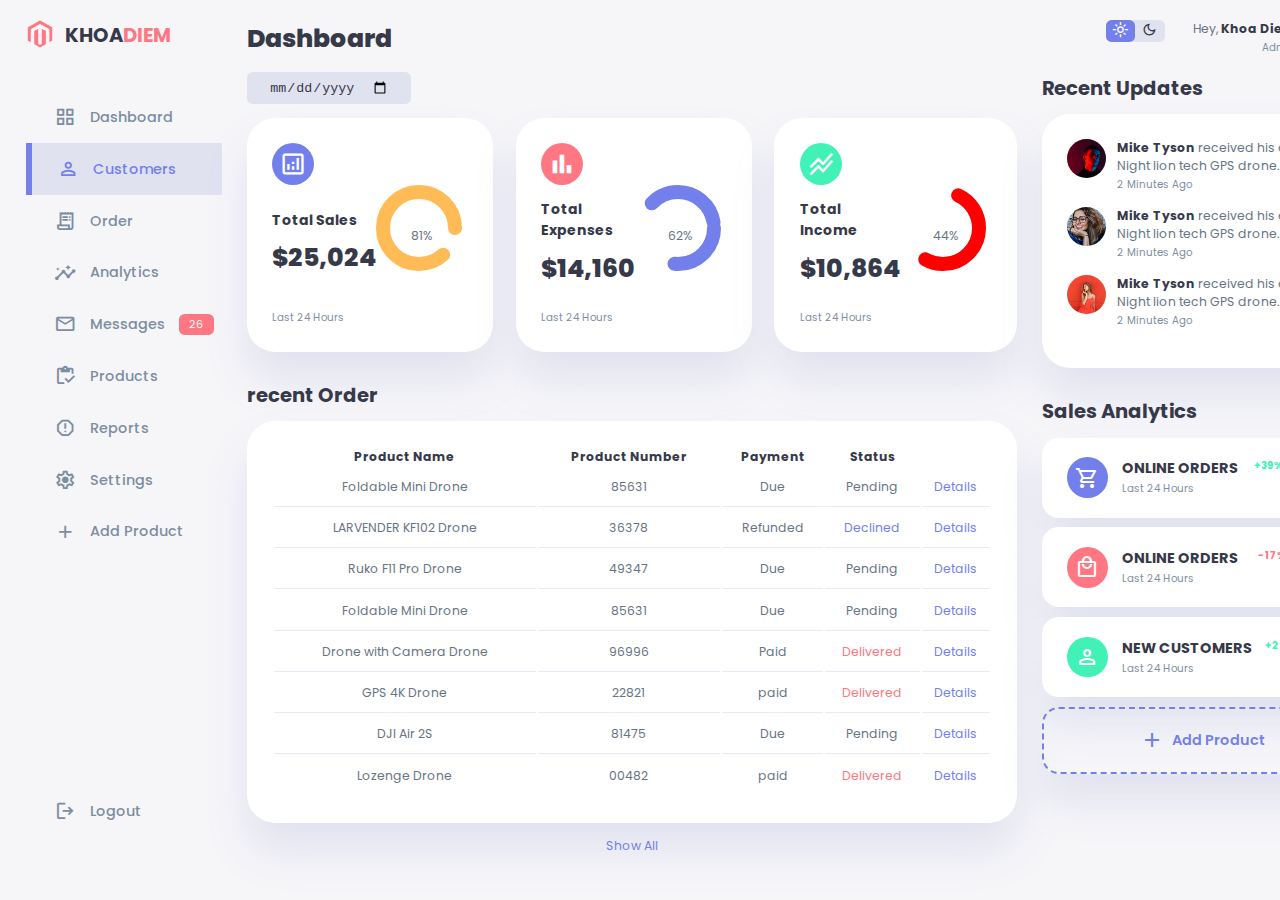
==== index.html @ 352e84fb "Admin Dashboard" ====
<!DOCTYPE html>
<html lang="en">

<head>
    <meta charset="UTF-8">
    <meta http-equiv="X-UA-Compatible" content="IE=edge">
    <meta name="viewport" content="width=device-width, initial-scale=1.0">
    <title>Admin Dashboard</title>
    <link rel="stylesheet"
        href="https://fonts.googleapis.com/css2?family=Material+Symbols+Outlined:opsz,wght,FILL,GRAD@48,400,0,0" />
    <link href="https://fonts.googleapis.com/icon?family=Material+Icons" rel="stylesheet">
    <link rel="stylesheet" href="./style/style.css">
</head>

<body>
    <div class="container">
        <aside>

            <div class="top">
                <div class="logo">
                    <img src="./images/logo.png">
                    <h2>KHOA<span class="danger">DIEM</span></h2>
                </div>
                <div class="close" id="close-btn">
                    <span class="material-symbols-outlined">close</span>
                </div>
            </div>


            <div class="sidebar">
                <a href="#">
                    <span class="material-symbols-outlined">grid_view</span>
                    <h3>Dashboard</h3>
                </a>

                <a href="#" class="active">
                    <span class="material-symbols-outlined">person_outline</span>
                    <h3>Customers</h3>
                </a>

                <a href="#">
                    <span class="material-symbols-outlined">receipt_long</span>
                    <h3>Order</h3>
                </a>

                <a href="#">
                    <span class="material-symbols-outlined">insights</span>
                    <h3>Analytics</h3>
                </a>

                <a href="#">
                    <span class="material-symbols-outlined">mail_outline</span>
                    <h3>Messages</h3>
                    <span class="message-count">26</span>
                </a>

                <a href="#">
                    <span class="material-symbols-outlined">inventory</span>
                    <h3>Products</h3>
                </a>

                <a href="#">
                    <span class="material-symbols-outlined">report_gmailerrorred</span>
                    <h3>Reports</h3>
                </a>

                <a href="#">
                    <span class="material-symbols-outlined">settings</span>
                    <h3>Settings</h3>
                </a>

                <a href="#">
                    <span class="material-symbols-outlined">add</span>
                    <h3>Add Product</h3>
                </a>

                <a href="./login.html">
                    <span class="material-symbols-outlined">logout</span>
                    <h3>Logout</h3>
                </a>
            </div>

        </aside>

        <!-- ------------ END OF ASIDE -------------- -->

        <main>
            <h1>Dashboard</h1>

            <div class="date">
                <input type="date">
            </div>

            <div class="insights">

                <div class="sales">
                    <span class="material-symbols-outlined">analytics</span>
                    <div class="middle">
                        <div class="left">
                            <h3>Total Sales</h3>
                            <h1>$25,024</h1>
                        </div>
                        <div class="progress">
                            <svg >
                                <circle cx="38" cy="38" r="36"/>
                            </svg>
                            <div class="number">
                                <p>81%</p>
                            </div>
                        </div>
                    </div>
                    <small class="text-muted">Last 24 Hours</small>
                </div>

                <!-- ------------ END OF SALES ----------- -->

                <div class="expenses">
                    <span class="material-symbols-outlined">bar_chart</span>
                    <div class="middle">
                        <div class="left">
                            <h3>Total Expenses</h3>
                            <h1>$14,160</h1>
                        </div>
                        <div class="progress">
                            <svg >
                                <circle cx="38" cy="38" r="36"/>
                            </svg>
                            <div class="number">
                                <p>62%</p>
                            </div>
                        </div>
                    </div>
                    <small class="text-muted">Last 24 Hours</small>
                </div>

                <!-- ------------ END OF EXPENSES ----------- -->

                <div class="income">
                    <span class="material-symbols-outlined">stacked_line_chart</span>
                    <div class="middle">
                        <div class="left">
                            <h3>Total Income</h3>
                            <h1>$10,864</h1>
                        </div>
                        <div class="progress">
                            <svg >
                                <circle cx="38" cy="38" r="36"/>
                            </svg>
                            <div class="number">
                                <p>44%</p>
                            </div>
                        </div>
                    </div>
                    <small class="text-muted">Last 24 Hours</small>
                </div>
                <!-- ------------ END OF INCOME ----------- -->

            </div>

            <div class="recent-orders">
                <h2>recent Order</h2>
                <table>
                    <thead>
                        <tr>
                            <th>Product Name</th>
                            <th>Product Number</th>
                            <th>Payment</th>
                            <th>Status</th>
                            <th></th>
                        </tr>
                    </thead>
                    <tbody>
                        <!-- <tr>
                            <td>Foldable Mini Drone</td>
                            <td>85631</td>
                            <td>Due</td>
                            <td class="warning">Pending</td>
                            <td class="primary">Details</td>
                        </tr> -->
                    </tbody>
                </table>
                <a href="#">Show All</a>
            </div>
        </main>
        <!-- ----------------- END OF MAIN ----------------- -->

        <div class="right">
            <div class="top">
                <button id="menu-btn">
                    <span class="material-symbols-outlined">menu</span>
                </button>
                <div class="theme-toggler">
                    <span class="material-symbols-outlined active">light_mode</span>
                    <span class="material-symbols-outlined">dark_mode</span>
                </div>
                <div class="profile">
                    <div class="info">
                        <p>Hey, <b>Khoa Diem</b></p>
                        <small class="text-muted">Admin</small>
                    </div>
                    <div class="profile-photo">
                        <img src="./images/profile-1.jpg">
                    </div>
                </div>
            </div>
            <!-- --- END OF TOP --- -->
            <div class="recent-updates">
                <h2>Recent Updates</h2>
                <div class="updates">
                    <div class="update">
                        <div class="profile-photo">
                            <img src="./images/profile-2.jpg">
                        </div>
                        <div class="message">
                            <p><b>Mike Tyson</b> received his order of Night lion tech GPS drone.</p>
                            <small class="text-muted">2 Minutes Ago</small>
                        </div>
                    </div>

                    <div class="update">
                        <div class="profile-photo">
                            <img src="./images/profile-3.jpg">
                        </div>
                        <div class="message">
                            <p><b>Mike Tyson</b> received his order of Night lion tech GPS drone.</p>
                            <small class="text-muted">2 Minutes Ago</small>
                        </div>
                    </div>

                    <div class="update">
                        <div class="profile-photo">
                            <img src="./images/profile-4.jpg">
                        </div>
                        <div class="message">
                            <p><b>Mike Tyson</b> received his order of Night lion tech GPS drone.</p>
                            <small class="text-muted">2 Minutes Ago</small>
                        </div>
                    </div>
                </div>
            </div>
            <!-- ------------END OF RECENT UPDATES ----------- -->
            <div class="sales-analytics">
                <h2>Sales Analytics</h2>
                <div class="item online">
                    <div class="icon">
                        <span class="material-symbols-outlined">shopping_cart</span>
                    </div>
                    <div class="right">
                        <div class="info">
                            <h3>ONLINE ORDERS</h3>
                            <small class="text-muted">Last 24 Hours</small>
                        </div>
                        <h5 class="success">+39%</h5>
                        <h3>3849</h3>

                    </div>
                </div>

                <div class="item offline">
                    <div class="icon">
                        <span class="material-symbols-outlined">local_mall</span>
                    </div>
                    <div class="right">
                        <div class="info">
                            <h3>ONLINE ORDERS</h3>
                            <small class="text-muted">Last 24 Hours</small>
                        </div>
                        <h5 class="danger">-17%</h5>
                        <h3>1100</h3>
                        
                    </div>
                </div>

                <div class="item customers">
                    <div class="icon">
                        <span class="material-symbols-outlined">person</span>
                    </div>
                    <div class="right">
                        <div class="info">
                            <h3>NEW CUSTOMERS</h3>
                            <small class="text-muted">Last 24 Hours</small>
                        </div>
                        <h5 class="success">+25%</h5>
                        <h3>849</h3>
                        
                    </div>
                </div>
                <div class="item add-product">
                    <div>
                        <span class="material-symbols-outlined">add</span>
                        <h3>Add Product</h3>
                    </div>
                </div>
            </div>
        </div>
    </div>
    <script src="./js/orders.js"></script>
    <script src="./js/index.js"></script>
</body>

</html>
---- style/style.css ----
@import url('https://fonts.googleapis.com/css2?family=Poppins:wght@300;400;500;600;700;800&display=swap');
/* ------------ROOT VARAIBLES ------------ */
:root{
    --color-primary: #7380ec;
    --color-red:red;
    --color-danger: #ff7782;
    --color-success: #41f1b6;
    --color-warning: #ffbb55;
    --color-white: #fff;
    --color-info-dark: #7d8da1;
    --color--info-light: #dce1eb;
    --color-dark: #363949;
    --color-light: rgba(132, 139, 200, 0.18);
    --color-primary-variant: #111e88;
    --color-dark-variant: #677483;
    --color-background: #f6f6f9;
    
    --card-border-radius: 2rem;
    --boder-radius-1: 0.4rem;
    --boder-radius-2: 0.8rem;
    --boder-redius-3: 1.2rem;

    --card-padding: 1.8rem;
    --padding-1: 1.2rem;

    --box-shadow: 0 2rem 3rem var(--color-light);
}

/* ----------- DARK THEME VARAIBLES---------- */
.dark-theme-variables{
    --color-background: #181a1e;
    --color-white:#202528;
    --color-dark: #edeffd;
    --color-dark-variant: #a3bdcc;
    --color-light: rgba(0, 0, 0, 0.4);
    --box-shadow: 0 2rem 3rem var(--color-light);
}


*{
    margin: 0;
    padding: 0;
    outline: 0;
    appearance: none;
    border: 0;
    text-decoration: none;
    list-style: none;
    box-sizing: border-box;
}

html{
    font-size: 14px;
}

body{
    width: 100vw;
    height: 100vh;
    font-family: poppins, san-serif;
    font-size: 0.88rem;
    background: var(--color-background);
    user-select: none;
    overflow-x: hidden;
    color: var(--color-dark);
}

.container{
    display: grid;
    width: 96%;
    margin:0 auto;
    gap: 1.8rem;
    grid-template-columns: 14rem auto 23rem;
}

a{
    color:var(--color-dark) ;
}

img{
    display:block;
    width: 100%;
}

h1{
    font-weight: 800;
    font-size: 1.8rem;
}

h2{
    font-size: 1.4rem;   
}

h3{
    font-style: 0.87rem;
}

h4{
    font-style: 0.8rem;
}

h5{
    font-style: 0.77rem;
}

small{
    font-style: 0.76rem;
}

.profile-photo{
    width: 2.8rem;
    height: 2.8rem;
    border-radius:50%;
    overflow: hidden;
}

.text-muted{
    color:var(--color-info-dark);
}

p{
    color:var(--color-dark-variant);
}

b{
    color:var(--color-dark);
}

.primary{
    color:var(--color-primary);
}
.danger{
    color:var(--color-danger);
}

.success{
    color:var(--color-success);
}

.warning{
    color:var(--color-warning);
}

aside{
    height: 100vh;
}

aside .top{
    display: flex;
    align-items: center;
    justify-content: space-between;
    margin-top: 1.4rem;
}

aside .logo{
    display: flex;
    gap: 0.8rem;
}

aside .logo img{
    width: 2rem;
    height: 2rem;
}

aside .close{
    display: none;
}

/* ============SIDEBAR=========== */

aside .sidebar{
    display: flex;
    flex-direction: column;
    height: 86vh;
    position: relative;
    top: 3rem;
}

aside h3{
    font-weight: 500;
}

aside .sidebar a{
    display: flex;
    color: var(--color-info-dark);
    margin-left: 2rem;
    gap: 1rem;
    align-items: center;
    position: relative;
    height: 3.7rem;
    transition: all 300ms ease;
}

aside .sidebar a span {
    font-size: 1.6rem;
    transition: all 300ms ease;
}

aside .sidebar a:last-child {
    position: absolute;
    bottom: 2rem;
    width: 100%;
}

aside .sidebar a.active {
    background: var(--color-light);
    color: var(--color-primary);
    margin-left:0;
}

aside .sidebar a.active::before {
    content:"";
    width: 6px;
    height: 100%;
    background: var(--color-primary);
}

aside .sidebar a.active span {
   color: var(--color-primary);
   margin-left: calc(1rem - 3px); 
}

aside .sidebar a:hover {
    color: var(--color-primary);
}

aside .sidebar a:hover span {
    margin-left: 1rem;
}

aside .sidebar .message-count {
    background:var(--color-danger);
    color:var(--color-white);
    padding: 2px 10px;
    font-size: 11px;
    border-radius: var(--boder-radius-1);
}

/* ============ MAIN ============ */

main{
    margin-top: 1.4rem; 
}

main .date{
    display: inline-block;
    background: var(--color-light);
    border-radius: var(--boder-radius-1);
    margin-top: 1rem;
    padding: 0.5rem 1.6rem;
}

main .date input[type='date'] {
    background: transparent;
    color: var(--color-dark);
}

main .insights {
    display: grid;
    grid-template-columns: repeat(3, 1fr);
    gap: 1.6rem; 
}

main .insights > div{
    background: var(--color-white);
    padding:var(--card-padding);
    border-radius: var(--card-border-radius);
    margin-top: 1rem;
    box-shadow: var(--box-shadow);
    transition: all 300ms ease;
}

main .insights > div:hover{
    box-shadow: none;
}

main .insights > div span{
    background: var(--color-primary);
    padding: 0.5rem;
    border-radius: 50%;
    color: var(--color-white);
    font-size: 2rem;
}

main .insights > div.expenses span{
    background: var(--color-danger);
}

main .insights > div.income span{
    background: var(--color-success);
}

main .insights > div .middle{
   display: flex;
   align-items: center;
   justify-content: space-between; 
}

main .insights h3{
    margin: 1rem 0 0.6rem;
    font-size:1rem;
}

main .insights .progress{
    position: relative;
    width: 92px;
    grid-template: 92px;
    border-radius: 50%;
}

main .insights svg{
    width: 7rem;
    height: 7rem;
}

main .insights svg circle {
    fill: none;
    stroke: var(--color-primary);
    stroke-width: 14;
    stroke-linecap: round;
    transform: translate(5px, 5px);
    stroke-dasharray: 110;
    stroke-dashoffset: 92;
}

main .insights .sales svg circle {
stroke: var(--color-warning);
stroke-dashoffset: -30;
stroke-dasharray: 200;
}

main .insights .expenses svg circle {
    stroke-dashoffset: 20;
    stroke-dasharray: 80;
}

    main .insights .income svg circle {
        stroke: var(--color-red);
        stroke-dashoffset: 35;
        stroke-dasharray: 110;
}

main .insights .progress .number {
    position: absolute;
    top: 0;
    left: 0;
    height: 100%;
    width: 100%;
    display: flex;
    justify-content: center;
    align-items: center;
}

main .insights small {
    margin-top: 1.6rem;
    display: block;
    
}

/* ============= RECENT ORDERS =========== */
main .recent-orders{
    margin-top: 2rem;
}

main .recent-orders h2{
    margin-bottom: 0.8rem;
}

main .recent-orders table{
    background: var(--color-white);
    width: 100%;
    border-radius: var(--card-border-radius);
    padding: var(--card-padding);
    text-align: center;
    box-shadow:var(--box-shadow);
    transition: all 300ms ease;
}

main .recent-orders table:hover{
    box-shadow: none;
}

main table tbody td{
    height: 2.8rem;
    border-bottom: 1px solid var(--color-light);
    color:var(--color-dark-variant) ;
}

main table tbody tr:last-child td{
    border: none;
}

main .recent-orders a{
    text-align: center;
    display: block;
    margin: 1rem auto;
    color: var(--color-primary);

}

/* ========== RIGHT ============ */
.right{
    margin-top: 1.4rem;

}
.right .top{
    display: flex;
    justify-content: end;
    gap: 2rem;
}

.right .top button{
    display: none;   
}

.right .theme-toggler{
    background: var(--color-light);
    display: flex;
    justify-content: space-between;
    align-items: center;
    height: 1.6rem;
    width:4.2rem;
    cursor: pointer;
    border-radius: var(--boder-radius-1);

}

.right .theme-toggler span{
    font-size: 1.2rem;
    width: 50%;
    height: 100%;
    display: flex;
    align-items: center;
    justify-content: center;

}

.right .theme-toggler span.active{
    background: var(--color-primary);
    color: white;
    border-radius: var(--boder-radius-1);
}

.right .top .profile{
    display: flex;
    gap: 2rem;
    text-align: right;
}

/* ========== RECENT UPDATES ============ */

.right .recent-updates{
    margin-top: 1rem;
}

.right .recent-updates h2{
    margin-bottom: 0.8rem;
}

.right .recent-updates .updates{
    background:var(--color-white);
    padding:var(--card-padding);
    border-radius: var(--card-border-radius);
    box-shadow: var(--box-shadow);
    transition: all 300ms ease;
}

.right .recent-updates .updates:hover{
    box-shadow: none;
}

.right .recent-updates .updates .update{
    display: grid;
    grid-template-columns: 2.6rem auto;
    gap: 1rem;
    margin-bottom: 1rem;
}

/* =========== SALES ANALYTICS ========== */

.right .sales-analytics{
    margin-top: 2rem;
}

.right .sales-analytics h2{
    margin-bottom: 0.8rem;
}

.right .sales-analytics .item{
    background: var(--color-white);
    display: flex;
    align-items: center;
    gap: 1rem;
    margin-bottom: 0.7rem;
    padding: 1.4rem var(--card-padding);
    border-radius: var(--boder-redius-3);
    box-shadow: var(--box-shadow);
    transition: all 300ms ease;
}

.right .sales-analytics .item:hover{
    box-shadow: none;
}

.right .sales-analytics .item .right{
    display: flex;
    justify-content: space-between;
    align-items: start;
    margin: 0;
    width: 100%;
}

.right .sales-analytics .item .icon{
   padding: 0.6rem;
   color: var(--color-white);
   border-radius: 50%;
   background:var(--color-primary);
   display: flex;
}

.right .sales-analytics .item.offline .icon{
    background: var(--color-danger);
}

.right .sales-analytics .item.customers .icon{
    background: var(--color-success);
}

.right .sales-analytics .add-product{
    background: transparent;
    border: 2px dashed var(--color-primary);
    color:var(--color-primary);
    display: flex;
    align-items: center;
    justify-content: center;
}

.right .sales-analytics .add-product:hover{
    background: var(--color-primary);
    color:white;
}

.right .sales-analytics .add-product div{
    display: flex;
    align-items: center;
    gap: 0.6rem;
}

.right .sales-analytics .add-product div h3{
    font-weight: 600;
}

/* ========== MEDIA QUERIES =========== */

@media screen and (max-width: 1200px) {
    .container{
        width: 94%;
        grid-template-columns: 7rem auto 23rem ;
    }
    aside .logo h2{
        display: none;
    }

    aside .sidebar h3{
        display: none;
    }

    aside .sidebar a{
        width: 5.6rem;
    }

    aside .sidebar a:last-child{
        position: relative;
        margin-top: 1.8rem;
    }

    main .insights{
        grid-template-columns:1fr;
        gap: 0;
    }

    main .recent-orders{
        width: 94%;
        position: absolute;
        left: 50%;
        transform: translateX(-50%);
        max-width: 2rem 0 0 8.8rem;
    }

    main .recent-orders table{
        width: 83vw;
    }

    main table thead tr th:last-child,
    main table thead tr th:first-child{
        display: none;
    }

    main table tbody tr td:last-child,
    main table tbody tr td:first-child{
        display: none;
    }
}

/* ========== MEDIA QUERIES =========== */

@media screen and (max-width: 768px) {
    .container{
        width: 100%; 
        grid-template-columns: 1fr;
    }

    aside{
        position: fixed;
        left: -100%;
        background: var(--color-white);
        width: 18rem;
        z-index:3;
        box-shadow: 1rem 3rem 4rem var(--color-light);
        height: 100vh;
        padding-right: var(--card-padding);
        display: none;
        animation: showMenu 400ms ease forwards;
    }

    @keyframes showMenu {
        to{
            left: 0;
        }
    }

    aside .logo{
        margin-left: 1rem; 
    }

    aside .logo h2{
        display: inline;
    }

    aside .sidebar h3{
        display: inline;
    }

    aside .sidebar a{
        width: 100%;
        height: 3.4rem;
    }

    aside .sidebar a:last-child{
        position: absolute;
        bottom: 5rem;
    }

    aside .close{
        display: inline-block;
        cursor: pointer;
    }

    main{
        margin-top: 8rem;
        padding: 0 1rem;
    }

    main .recent-orders{
        position: relative;
        margin: 3rem 0 0 0;
        width: 100%;
    }

    main .recent-orders table{
        width: 100%;
        margin: 0;
    }

    .right{
        width: 94%;
        margin: 0 auto 4rem;
    }

    .right .top{
        position: fixed;
        top: 0;
        left: 0;
        align-items: center;
        padding: 0 0.8rem;
        height:4.6rem;
        background: var(--color-white);
        width: 100%;
        margin: 0;
        z-index: 2;
        box-shadow:0 1rem 1rem var(--color-light);
    }

    .right .top .theme-toggler{
        width: 4.4rem;
        position: absolute;
        left: 66%;
    }

    .right .profile .info{
        display: none;
    }

    .right .top button{
        display: inline-block;
        background: transparent;
        cursor: pointer;
        color: var(--color-dark);
        position: absolute;
        left: 1rem;
    }

    .right .top button span{
        font-size: 2rem;
    }
}
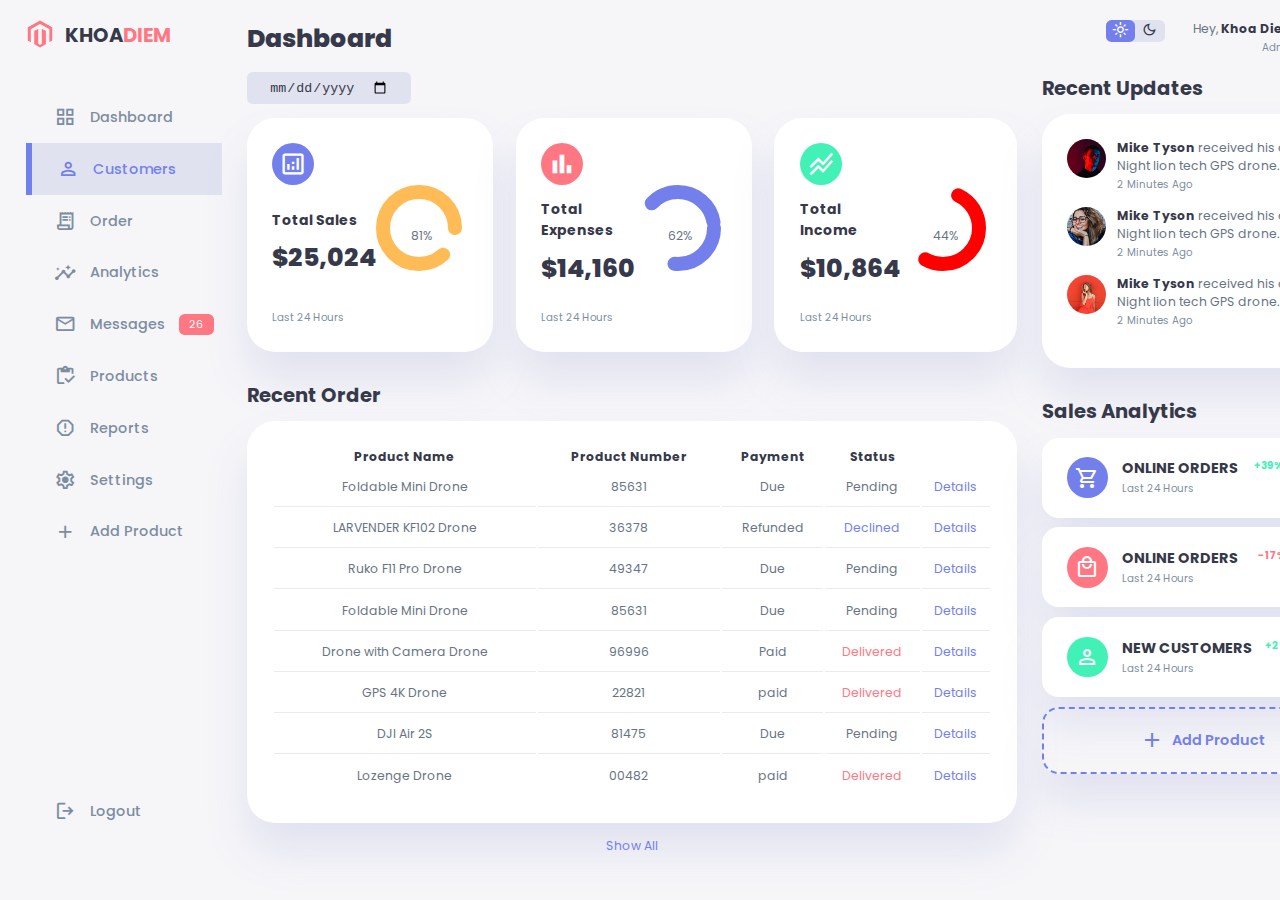
==== commit 344ecf7e: "Admin Dashboard" ====
--- a/index.html
+++ b/index.html
@@ -158,7 +158,7 @@
             </div>
 
             <div class="recent-orders">
-                <h2>recent Order</h2>
+                <h2>Recent Order</h2>
                 <table>
                     <thead>
                         <tr>
